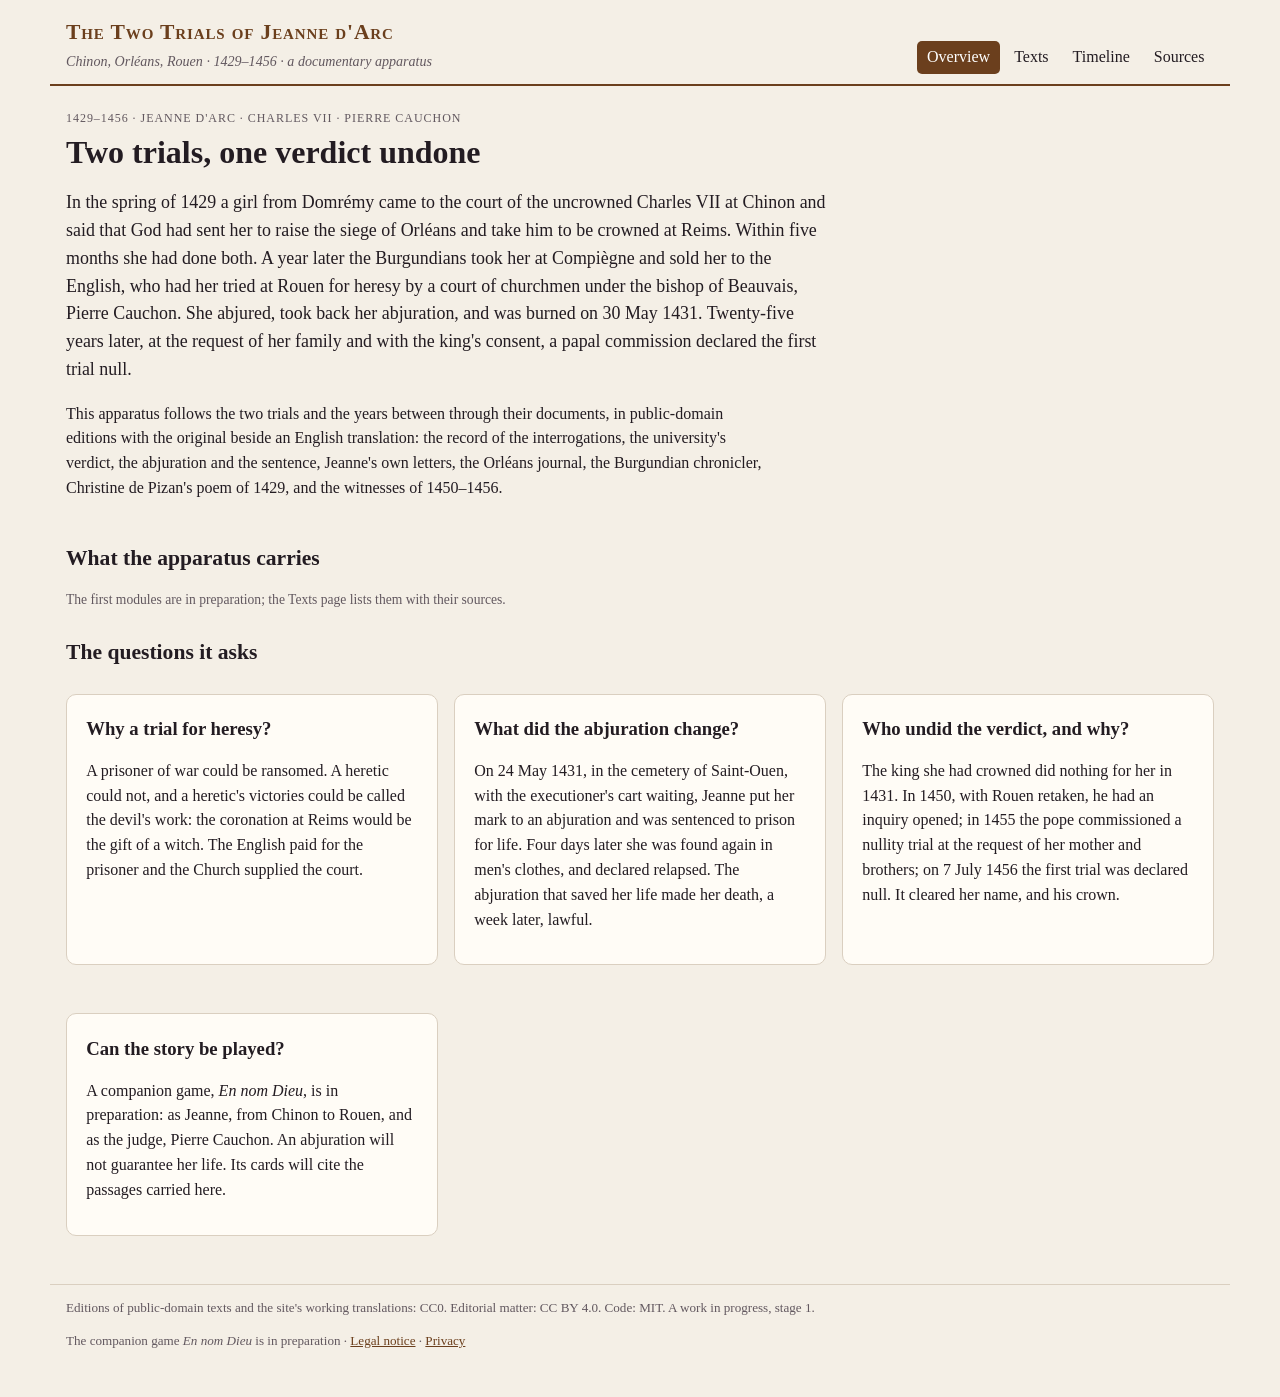
==== index.html @ 60636576 "Scaffold: The Two Trials of Jeanne d'Arc Derived from The Hussite Beginning: overview, method, ten p" ====
<!doctype html>
<html lang="en">
<head>
<meta charset="utf-8">
<meta name="viewport" content="width=device-width, initial-scale=1">
<title>The Two Trials of Jeanne d'Arc</title>
<meta name="description" content="A documentary apparatus for the two trials of Jeanne d'Arc, 1431 and 1456: the interrogations at Rouen, the abjuration and the sentence, her letters, the Orléans journal, Christine de Pizan and the witnesses of the nullity trial, in public-domain editions with the original beside the English.">
<meta property="og:type" content="website">
<meta property="og:url" content="https://the-two-trials.netlify.app/">
<meta property="og:title" content="The Two Trials of Jeanne d'Arc">
<meta property="og:description" content="Two trials, one verdict undone: Jeanne d'Arc from Chinon to Rouen, 1429–1431, and the nullity trial of 1456, in their documents, with the original beside an English translation.">
<link rel="stylesheet" href="style.css">
</head>
<body>
<header class="top">
  <a class="brand" href="#/">
    <strong>The Two Trials of Jeanne d'Arc</strong>
    <em>Chinon, Orléans, Rouen · 1429–1456 · a documentary apparatus</em>
  </a>
  <nav>
    <a href="#/">Overview</a>
    <a href="#/texts">Texts</a>
    <a href="#/compare" id="navCompare" hidden>Compare</a>
    <a href="#/timeline">Timeline</a>
    <a href="#/plates" id="navPlates" hidden>Plates</a>
    <a href="#/sources">Sources</a>
  </nav>
</header>
<main id="view" aria-live="polite"></main>
<footer>
  <p>Editions of public-domain texts and the site's working translations: CC0. Editorial matter: CC BY 4.0. Code: MIT. A work in progress, stage 1.</p>
  <p>The companion game <em>En nom Dieu</em> is in preparation · <a href="legal.html#notice">Legal notice</a> · <a href="legal.html#privacy">Privacy</a></p>
</footer>
<script src="app.js"></script>
</body>
</html>
---- style.css ----
:root{
  --paper:#f4efe6; --panel:#fffcf6; --ink:#231c22; --ink2:#62585f; --line:#dacfc0;
  --red:#6b3f1d; --gold:#8a6d2f; --sea:#2f5d62;
  --jeanne:#1f4e8c; --court:#8c1c2b; --england:#6b3f1d; --france:#9a7417; --reception:#7a7064;
  --serif:"Iowan Old Style","Palatino Linotype",Palatino,"Book Antiqua",Georgia,serif;
}
*{box-sizing:border-box}
body{margin:0; background:var(--paper); color:var(--ink); font-family:var(--serif); line-height:1.55}
a{color:var(--red)}
.top{display:flex; justify-content:space-between; align-items:flex-end; flex-wrap:wrap; gap:.6rem 1.5rem;
  max-width:1180px; margin:0 auto; padding:1rem 16px .6rem; border-bottom:2px solid var(--red)}
.brand{text-decoration:none; color:inherit}
.brand strong{display:block; font-size:1.35rem; color:var(--red); font-variant:small-caps; letter-spacing:.04em}
.brand em{font-size:.88rem; color:var(--ink2)}
.top nav{display:flex; gap:.3rem; flex-wrap:wrap}
.top nav a{text-decoration:none; color:var(--ink); padding:.25rem .6rem; border-radius:5px}
.top nav a.on{background:var(--red); color:#fff}
main{max-width:1180px; margin:0 auto; padding:1.2rem 16px 2rem}
footer{max-width:1180px; margin:0 auto; padding:0 16px 2rem; font-size:.82rem; color:var(--ink2); border-top:1px solid var(--line)}
h1{font-size:2rem; margin:.2rem 0 .6rem; line-height:1.2}
h2{font-size:1.35rem; margin:1.6rem 0 .5rem}
h3{margin:.2rem 0 .3rem}
.lede{font-size:1.12rem; max-width:48rem}
.fine{font-size:.85rem; color:var(--ink2)}
.tag{font-size:.75rem; letter-spacing:.08em; text-transform:uppercase; color:var(--ink2)}
.panel{background:var(--panel); border:1px solid var(--line); border-radius:10px; padding:1rem 1.2rem; margin:1rem 0}
.readable{max-width:44rem}
.grid{display:grid; gap:1rem}
.g2{grid-template-columns:repeat(auto-fill,minmax(300px,1fr))}
.g4{grid-template-columns:repeat(auto-fill,minmax(210px,1fr))}
.card{background:var(--panel); border:1px solid var(--line); border-radius:10px; padding:.9rem 1rem; text-decoration:none; color:inherit; display:block}
a.card:hover{border-color:var(--red)}
.card.planned{opacity:.72; border-style:dashed}
.side{display:inline-block; font-size:.72rem; padding:0 .45rem; border-radius:99px; color:#fff; letter-spacing:.03em}
.side.jeanne{background:var(--jeanne)} .side.court{background:var(--court)} .side.england{background:var(--england)}
.side.france{background:var(--france)} .side.reception{background:var(--reception)}
.hero{display:grid; grid-template-columns:minmax(0,1.5fr) minmax(0,1fr); gap:1.5rem; align-items:start}
.hero.one{grid-template-columns:1fr}
.hero img{width:100%; border-radius:8px; border:1px solid var(--line)}
figure{margin:0}
figcaption{font-size:.85rem; color:var(--ink2); margin-top:.4rem}
.quote{border-left:3px solid var(--red); padding:.2rem 0 .2rem 1rem; margin:1rem 0; font-style:italic}
/* reader */
.toc{display:flex; flex-wrap:wrap; gap:.4rem; margin:.6rem 0 1rem}
.toc a{border:1px solid var(--line); border-radius:6px; padding:.2rem .6rem; text-decoration:none; color:var(--ink); background:var(--panel); font-size:.9rem}
.toc a.on{border-color:var(--red); background:var(--red); color:#fff}
.langbar{display:flex; gap:.3rem; margin:.4rem 0 1rem}
.langbar button{font:inherit; font-size:.85rem; background:var(--panel); border:1px solid var(--line); border-radius:6px; padding:.2rem .7rem; cursor:pointer}
.langbar button.on{background:var(--ink); color:var(--paper); border-color:var(--ink)}
.unit{display:grid; grid-template-columns:4.6rem minmax(0,1fr); gap:.3rem .8rem; padding:.55rem 0; border-bottom:1px dotted var(--line)}
.unit .num{font-size:.78rem; color:var(--ink2); text-align:right; padding-top:.2rem}
.unit .num a{color:inherit; text-decoration:none}
.unit .pg{display:block; font-size:.7rem; line-height:1.25; margin-top:.3rem; color:var(--ink2); opacity:.85}
.unit.hl{background:#efdfe6}
.unit .cols{display:grid; grid-template-columns:1fr 1fr; gap:1.2rem}
.unit .cols.one{grid-template-columns:1fr}
.unit .orig{color:var(--ink2)}
.unit .orig[lang=grc]{font-family:"Gentium Plus","Gentium Book Plus","Palatino Linotype","GFS Didot","Times New Roman",serif; color:var(--ink); font-size:1.02em; line-height:1.6}
.unit.label .text{font-variant:small-caps; letter-spacing:.03em; font-weight:600; color:var(--red)}
.unit h4{margin:0 0 .3rem; font-size:.95rem; color:var(--red)}
.unit .text,.unit .orig{white-space:pre-line}
.unit .orig[dir=rtl]{font-family:"Traditional Arabic","Sakkal Majalla","Noto Naskh Arabic","Geeza Pro",serif; font-size:1.3em; line-height:1.9; color:var(--ink)}
.unit .translit{margin-top:.5rem; font-size:.88em; font-style:italic; color:var(--ink2)}
.note{grid-column:2; font-size:.84rem; color:var(--ink2); border-left:2px solid var(--gold); padding-left:.6rem}
.hinweis{font-size:.9rem}
/* timeline */
.tl{position:relative; margin:1rem 0 0 .6rem; padding-left:1.4rem; border-left:2px solid var(--line)}
.st{position:relative; margin:0 0 1.2rem; display:grid; grid-template-columns:minmax(0,1fr) 140px; gap:1rem; align-items:start}
.st::before{content:""; position:absolute; left:-1.95rem; top:.35rem; width:12px; height:12px; border-radius:50%; background:var(--c,var(--ink)); border:2px solid var(--paper)}
.st .d{font-size:.82rem; color:var(--ink2)}
.st img{width:140px; border-radius:6px; border:1px solid var(--line)}
.st p{margin:.2rem 0}
.legend{display:flex; flex-wrap:wrap; gap:.4rem}
/* plates */
.plate img{width:100%; border-radius:6px; border:1px solid var(--line); background:#fff}
.lightbox{position:fixed; inset:0; background:rgba(20,16,12,.85); display:flex; align-items:center; justify-content:center; padding:16px; z-index:10}
.lightbox img{max-width:100%; max-height:86vh; border-radius:6px}
.lightbox .cap{color:#f5efe2; max-width:44rem; font-size:.9rem; margin-top:.6rem}
.lightbox figure{text-align:center}
/* compare */
.cmp{display:grid; gap:1rem; margin-top:1rem}
.cmp.n2{grid-template-columns:1fr 1fr}
.cmp.n3{grid-template-columns:repeat(3,minmax(0,1fr))}
.cmp.n4{grid-template-columns:1fr 1fr}
.voice{background:var(--panel); border:1px solid var(--line); border-radius:10px; padding:.8rem 1rem}
.vhead{border-bottom:1px solid var(--line); padding-bottom:.5rem; margin-bottom:.5rem}
.vunit{margin:.7rem 0}
.vunit .text{white-space:pre-line}
@media (max-width:760px){
  .cmp.n2,.cmp.n3,.cmp.n4{grid-template-columns:1fr}
  .hero{grid-template-columns:1fr}
  .unit .cols{grid-template-columns:1fr}
  .st{grid-template-columns:1fr}
  .st img{width:110px}
  h1{font-size:1.6rem}
}
@media (prefers-color-scheme: dark){
  :root:not([data-theme="light"]){--paper:#1c171b; --panel:#262026; --ink:#ece4ea; --ink2:#b3a8b0; --line:#43383f; --red:#d9a77c}
  :root:not([data-theme="light"]) .unit.hl{background:#3a2a35}
  :root:not([data-theme="light"]) .top nav a.on, :root:not([data-theme="light"]) .toc a.on{color:#1c171b}
}
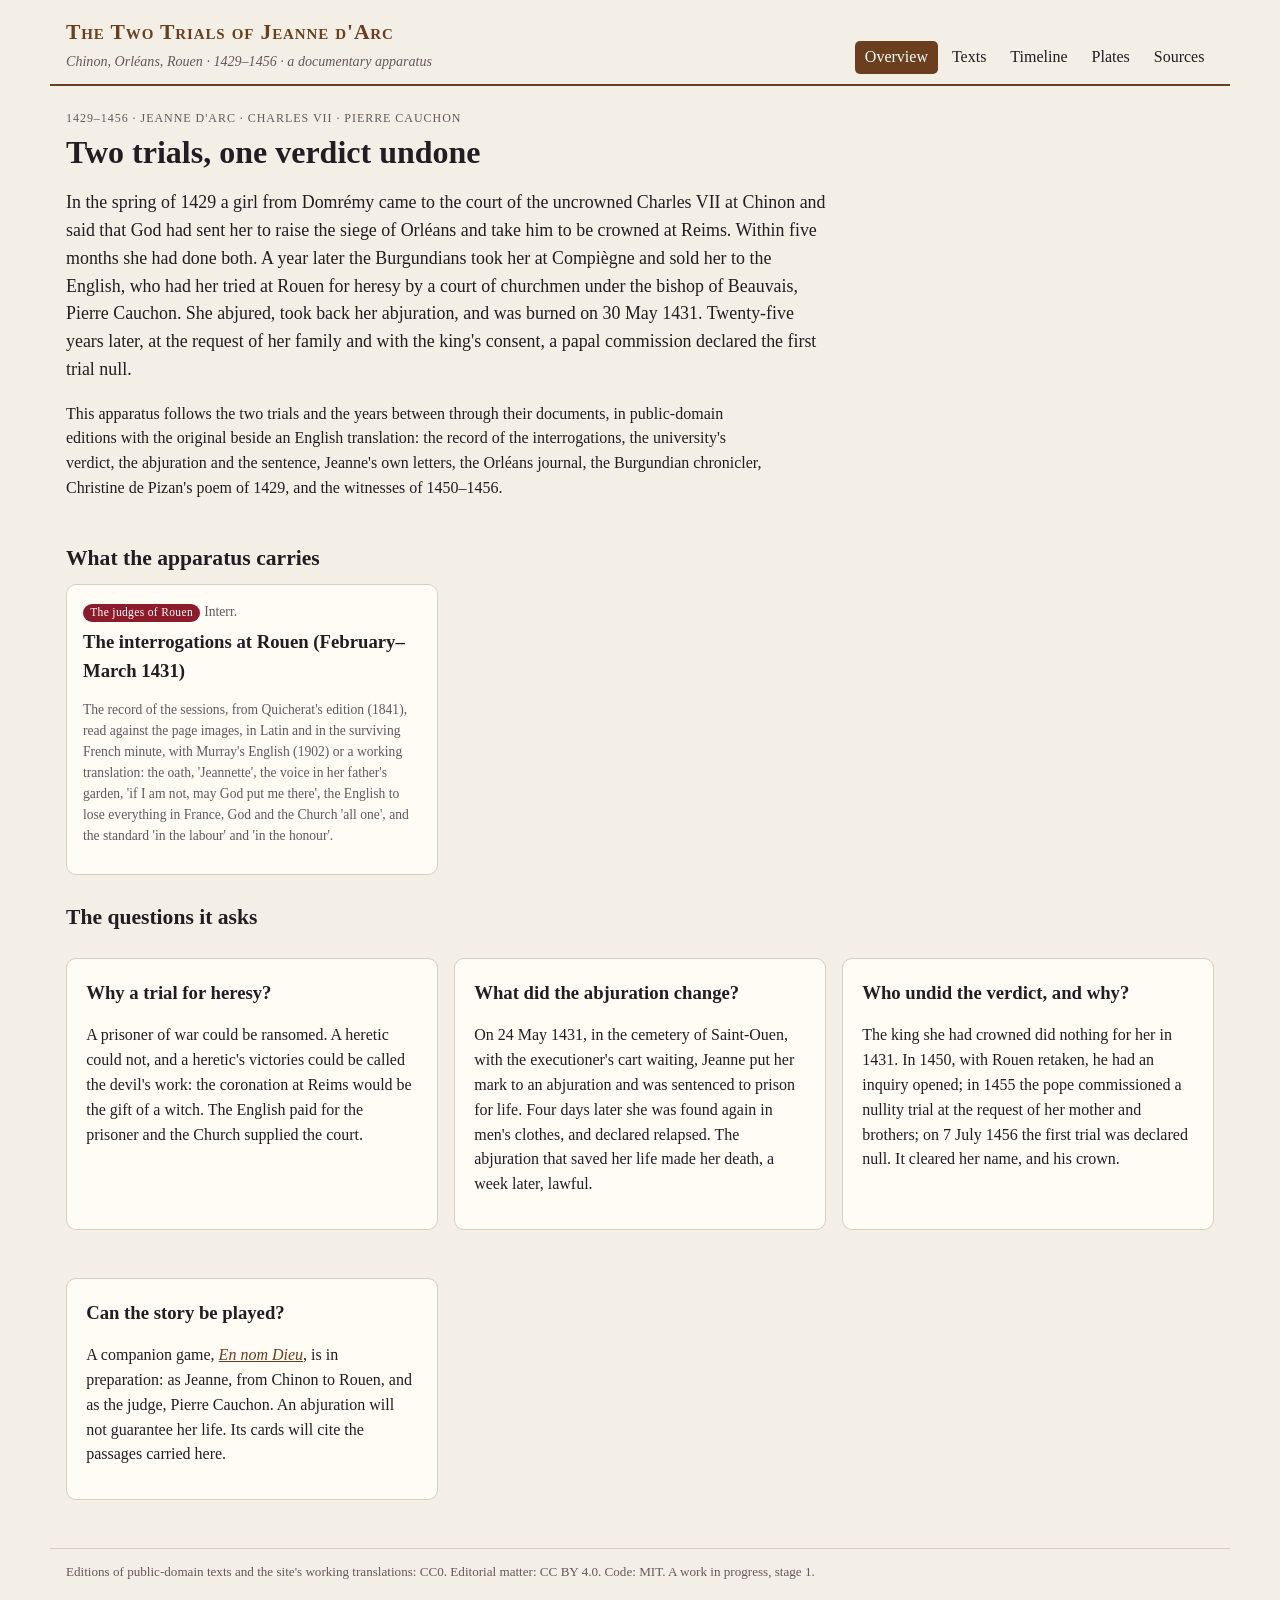
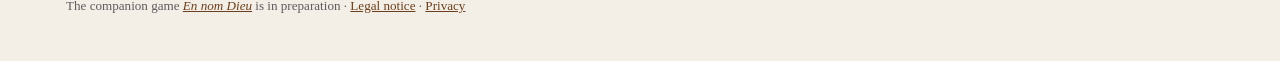
==== commit 73a4cfb8: "Module 1: the interrogations at Rouen (Quicherat I, 1841); three plates Eight excerpts read against " ====
--- a/index.html
+++ b/index.html
@@ -29,7 +29,7 @@
 <main id="view" aria-live="polite"></main>
 <footer>
   <p>Editions of public-domain texts and the site's working translations: CC0. Editorial matter: CC BY 4.0. Code: MIT. A work in progress, stage 1.</p>
-  <p>The companion game <em>En nom Dieu</em> is in preparation · <a href="legal.html#notice">Legal notice</a> · <a href="legal.html#privacy">Privacy</a></p>
+  <p>The companion game <a href="https://en-nom-dieu.netlify.app/"><em>En nom Dieu</em></a> is in preparation · <a href="legal.html#notice">Legal notice</a> · <a href="legal.html#privacy">Privacy</a></p>
 </footer>
 <script src="app.js"></script>
 </body>
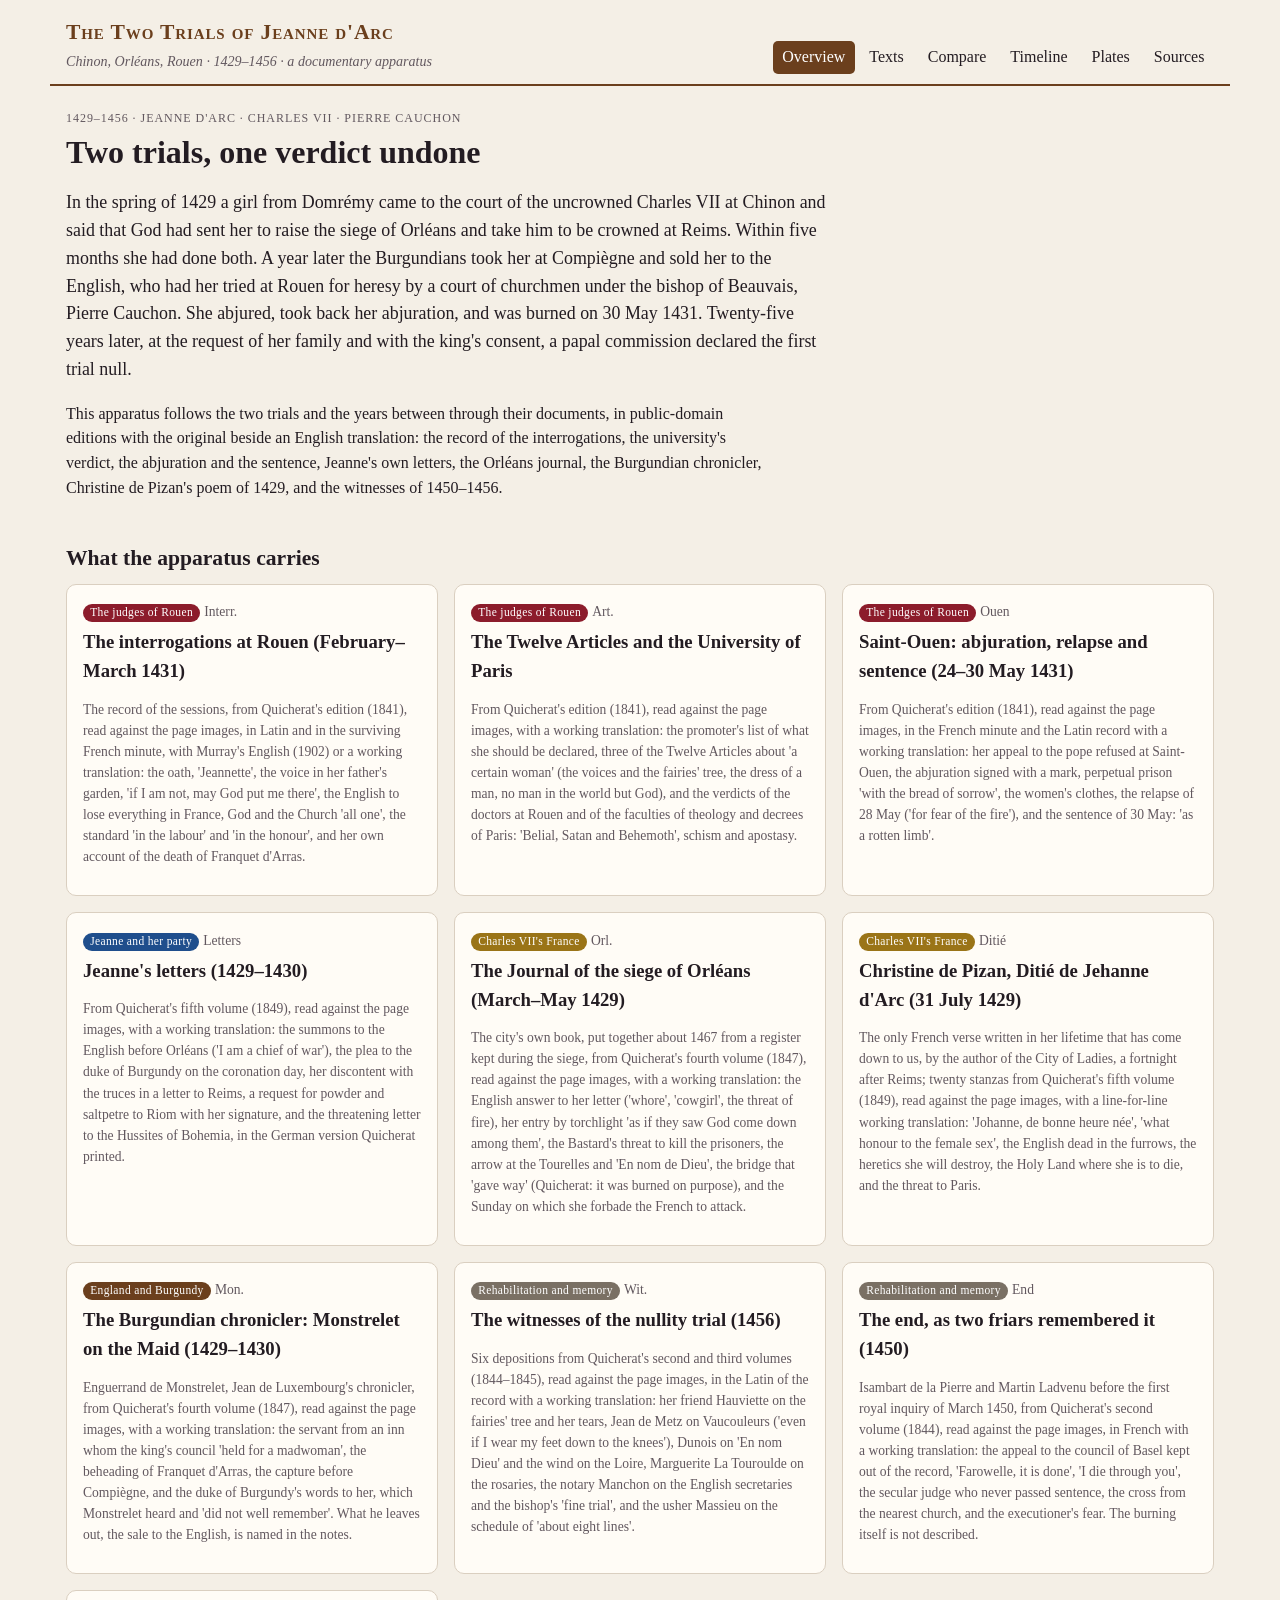
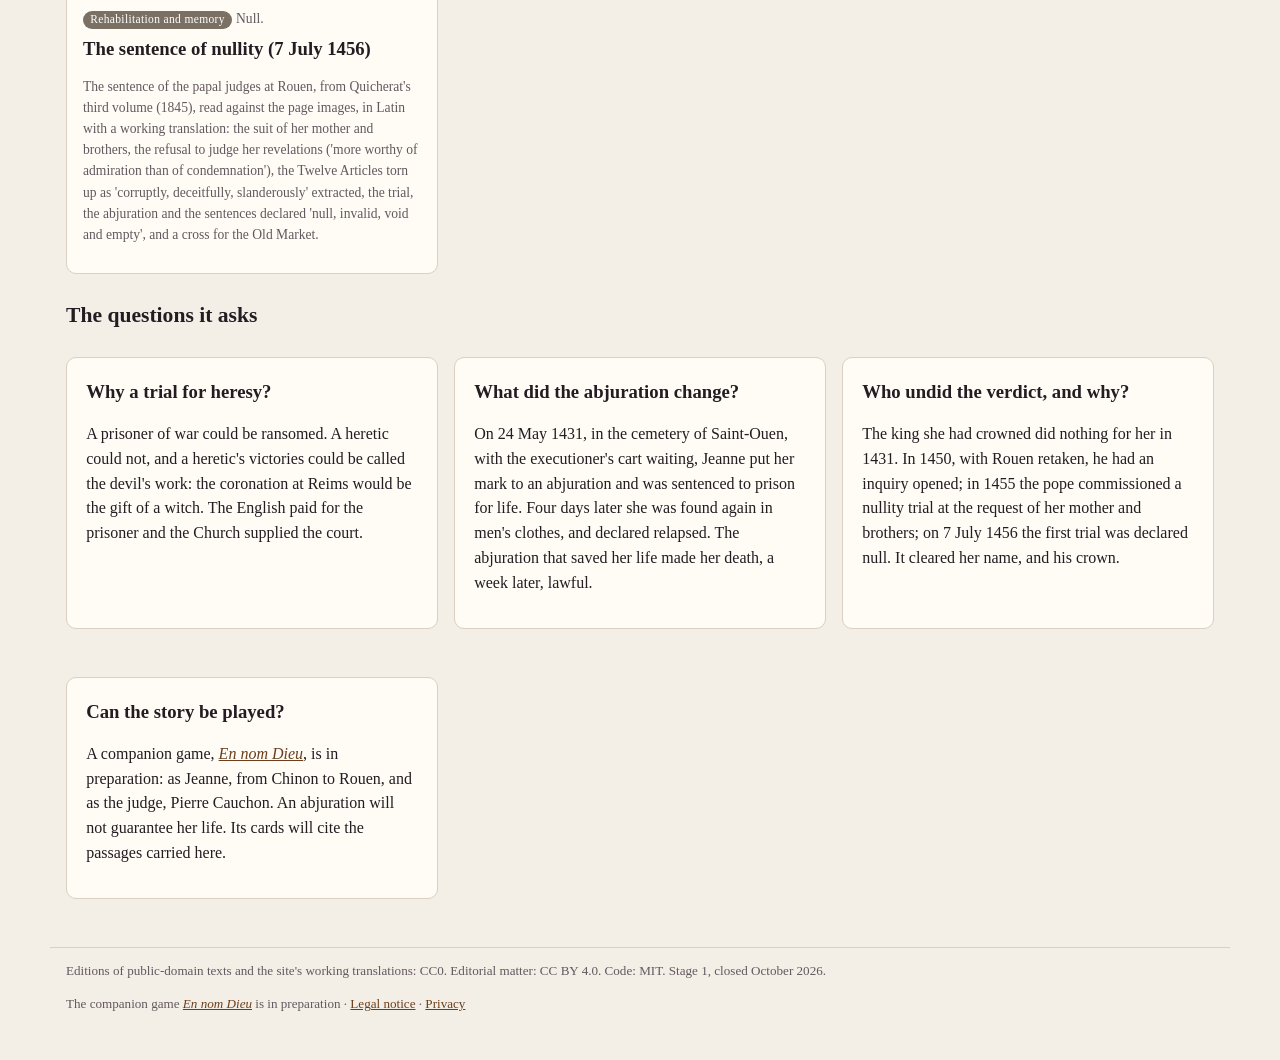
==== commit ac1f7666: "Module 10: the sentence of nullity (Quicherat III); close stage 1 Five excerpts of the sentence of 7" ====
--- a/index.html
+++ b/index.html
@@ -28,7 +28,7 @@
 </header>
 <main id="view" aria-live="polite"></main>
 <footer>
-  <p>Editions of public-domain texts and the site's working translations: CC0. Editorial matter: CC BY 4.0. Code: MIT. A work in progress, stage 1.</p>
+  <p>Editions of public-domain texts and the site's working translations: CC0. Editorial matter: CC BY 4.0. Code: MIT. Stage 1, closed October 2026.</p>
   <p>The companion game <a href="https://en-nom-dieu.netlify.app/"><em>En nom Dieu</em></a> is in preparation · <a href="legal.html#notice">Legal notice</a> · <a href="legal.html#privacy">Privacy</a></p>
 </footer>
 <script src="app.js"></script>
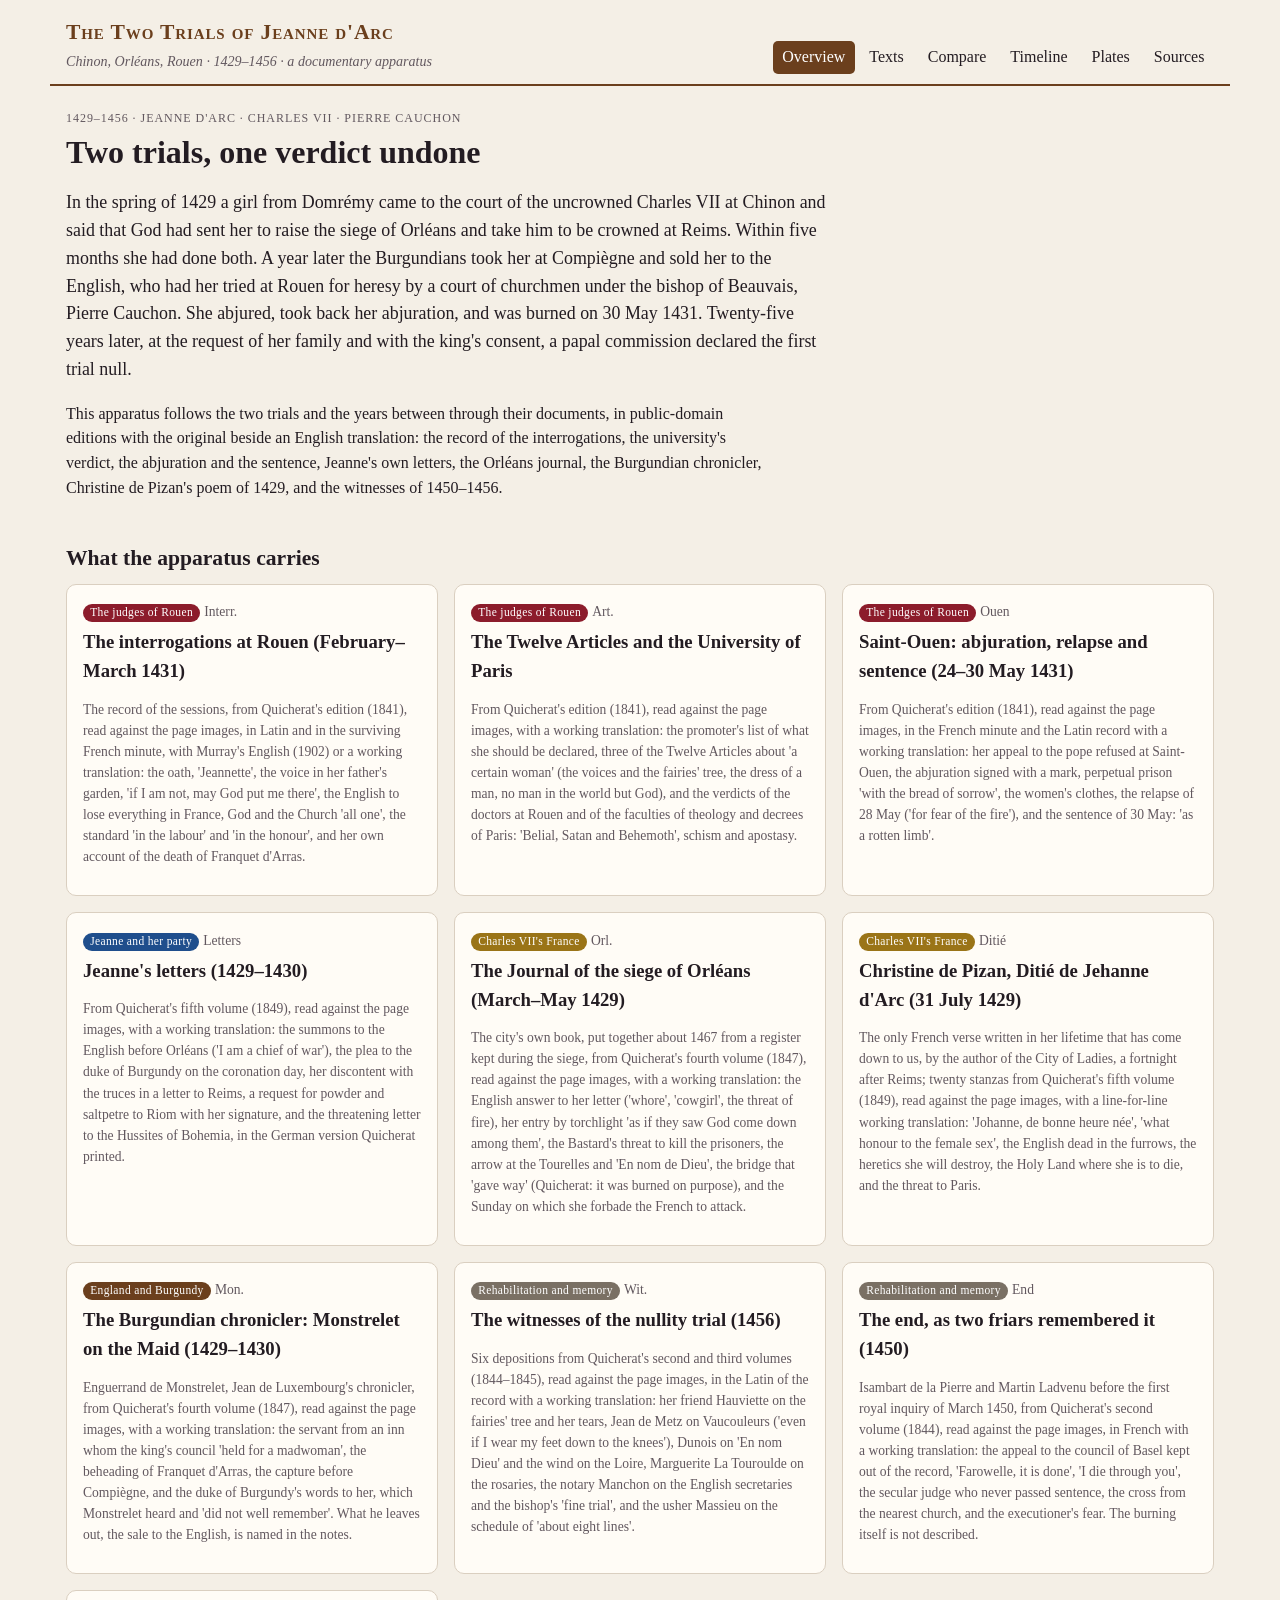
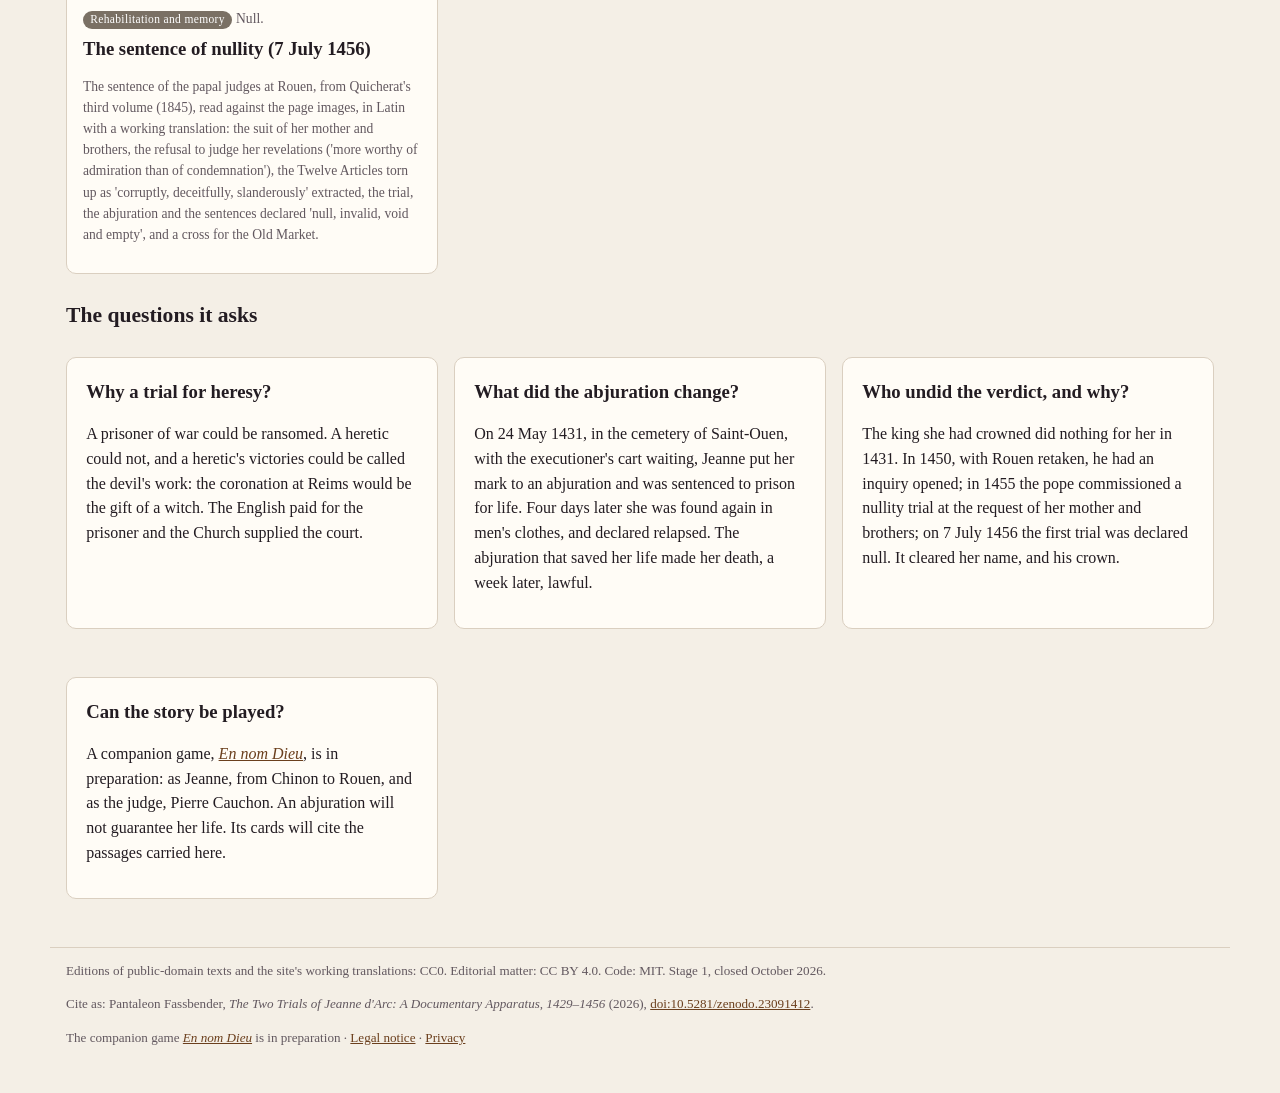
==== commit 5cc176ea: "DOI: concept 10.5281/zenodo.23091412, v1.0.0 10.5281/zenodo.23091413 Co-Authored-By: Claude Opus 5.5" ====
--- a/index.html
+++ b/index.html
@@ -29,6 +29,7 @@
 <main id="view" aria-live="polite"></main>
 <footer>
   <p>Editions of public-domain texts and the site's working translations: CC0. Editorial matter: CC BY 4.0. Code: MIT. Stage 1, closed October 2026.</p>
+  <p>Cite as: Pantaleon Fassbender, <em>The Two Trials of Jeanne d'Arc: A Documentary Apparatus, 1429–1456</em> (2026), <a href="https://doi.org/10.5281/zenodo.23091412">doi:10.5281/zenodo.23091412</a>.</p>
   <p>The companion game <a href="https://en-nom-dieu.netlify.app/"><em>En nom Dieu</em></a> is in preparation · <a href="legal.html#notice">Legal notice</a> · <a href="legal.html#privacy">Privacy</a></p>
 </footer>
 <script src="app.js"></script>
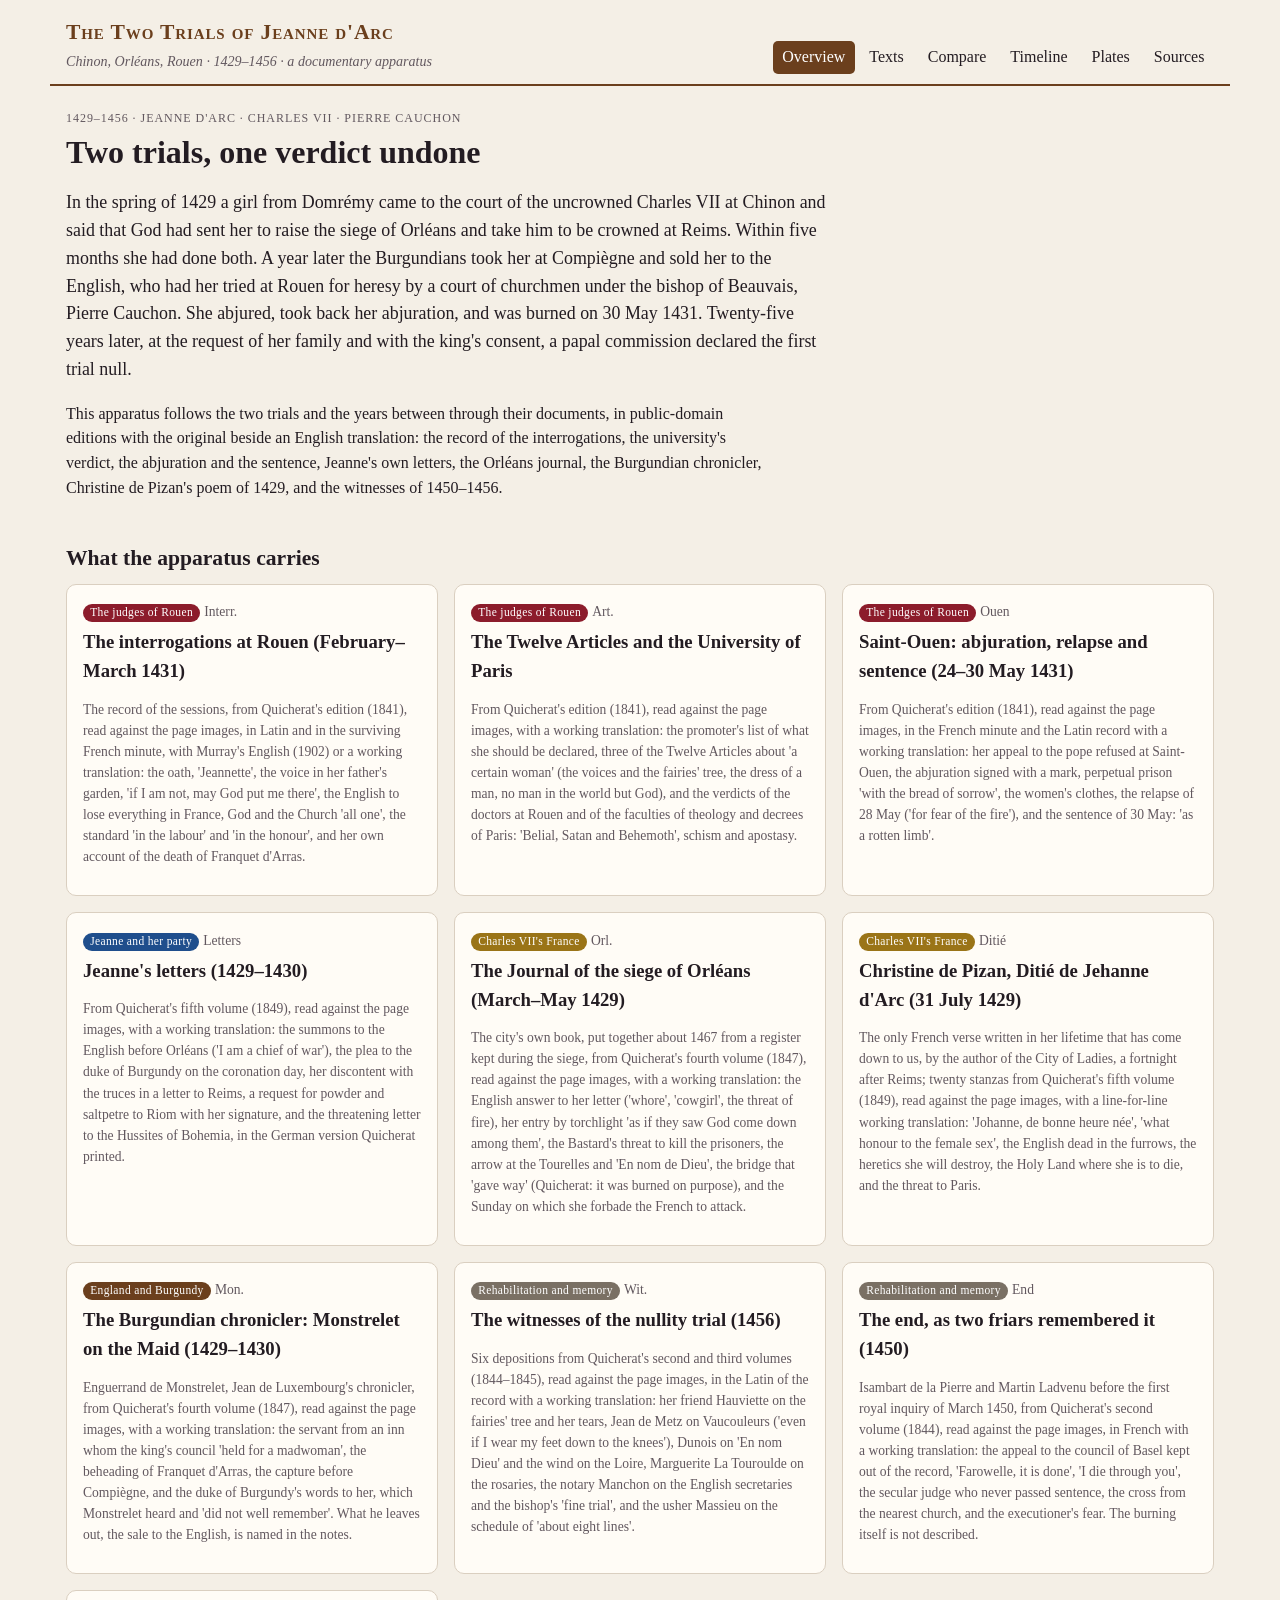
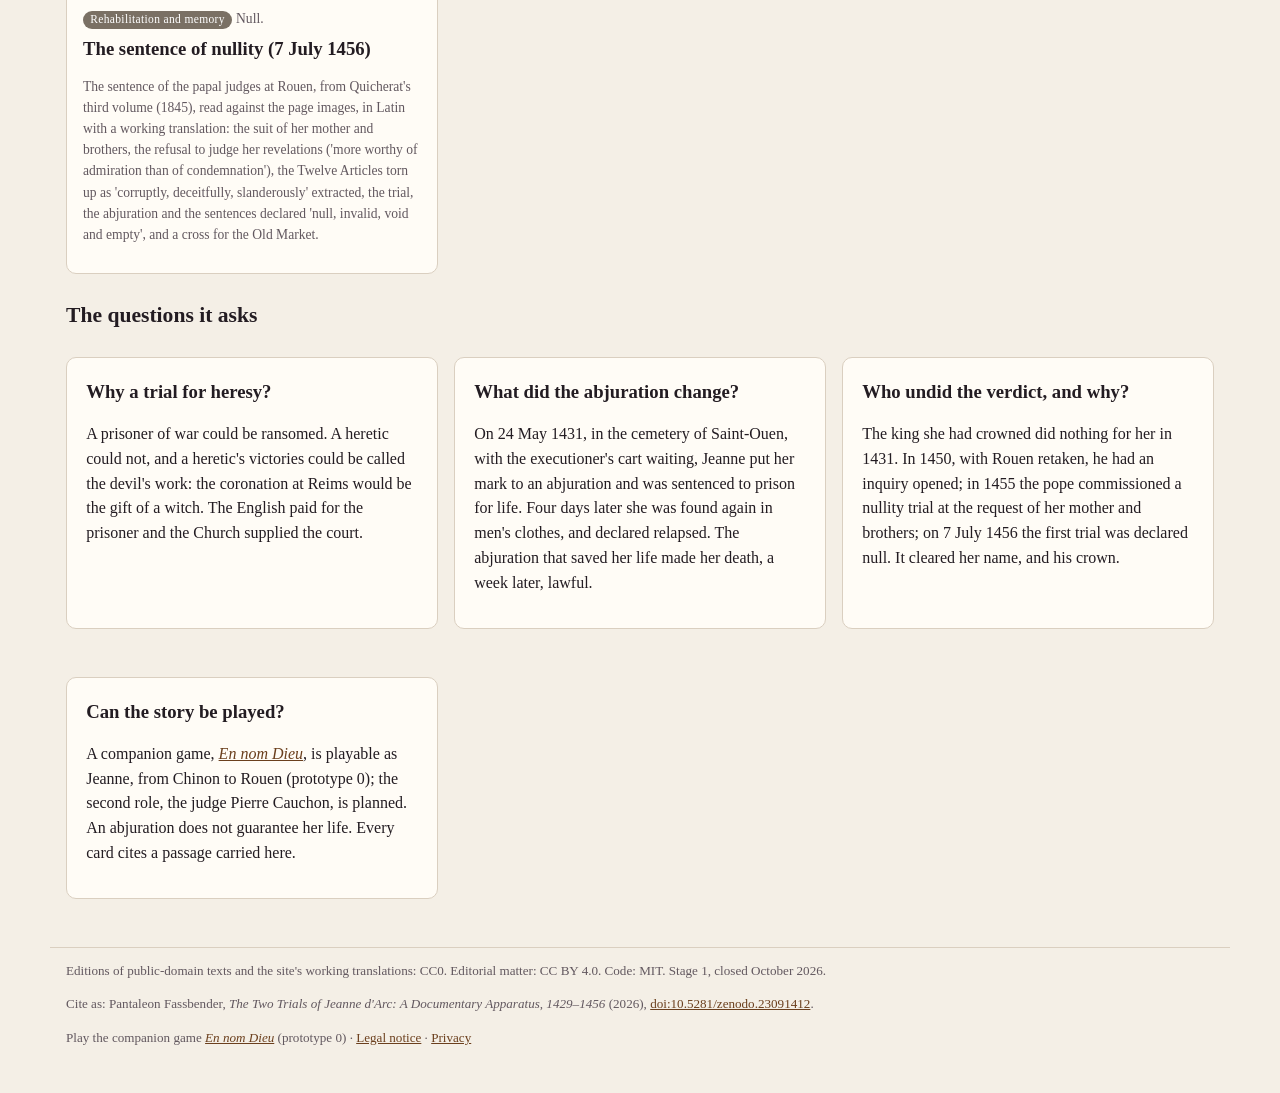
==== commit 67ae073b: "Link the companion game: En nom Dieu, prototype 0 (Jeanne) Co-Authored-By: Claude Opus 5.5 <noreply@" ====
--- a/index.html
+++ b/index.html
@@ -30,7 +30,7 @@
 <footer>
   <p>Editions of public-domain texts and the site's working translations: CC0. Editorial matter: CC BY 4.0. Code: MIT. Stage 1, closed October 2026.</p>
   <p>Cite as: Pantaleon Fassbender, <em>The Two Trials of Jeanne d'Arc: A Documentary Apparatus, 1429–1456</em> (2026), <a href="https://doi.org/10.5281/zenodo.23091412">doi:10.5281/zenodo.23091412</a>.</p>
-  <p>The companion game <a href="https://en-nom-dieu.netlify.app/"><em>En nom Dieu</em></a> is in preparation · <a href="legal.html#notice">Legal notice</a> · <a href="legal.html#privacy">Privacy</a></p>
+  <p>Play the companion game <a href="https://en-nom-dieu.netlify.app/"><em>En nom Dieu</em></a> (prototype 0) · <a href="legal.html#notice">Legal notice</a> · <a href="legal.html#privacy">Privacy</a></p>
 </footer>
 <script src="app.js"></script>
 </body>
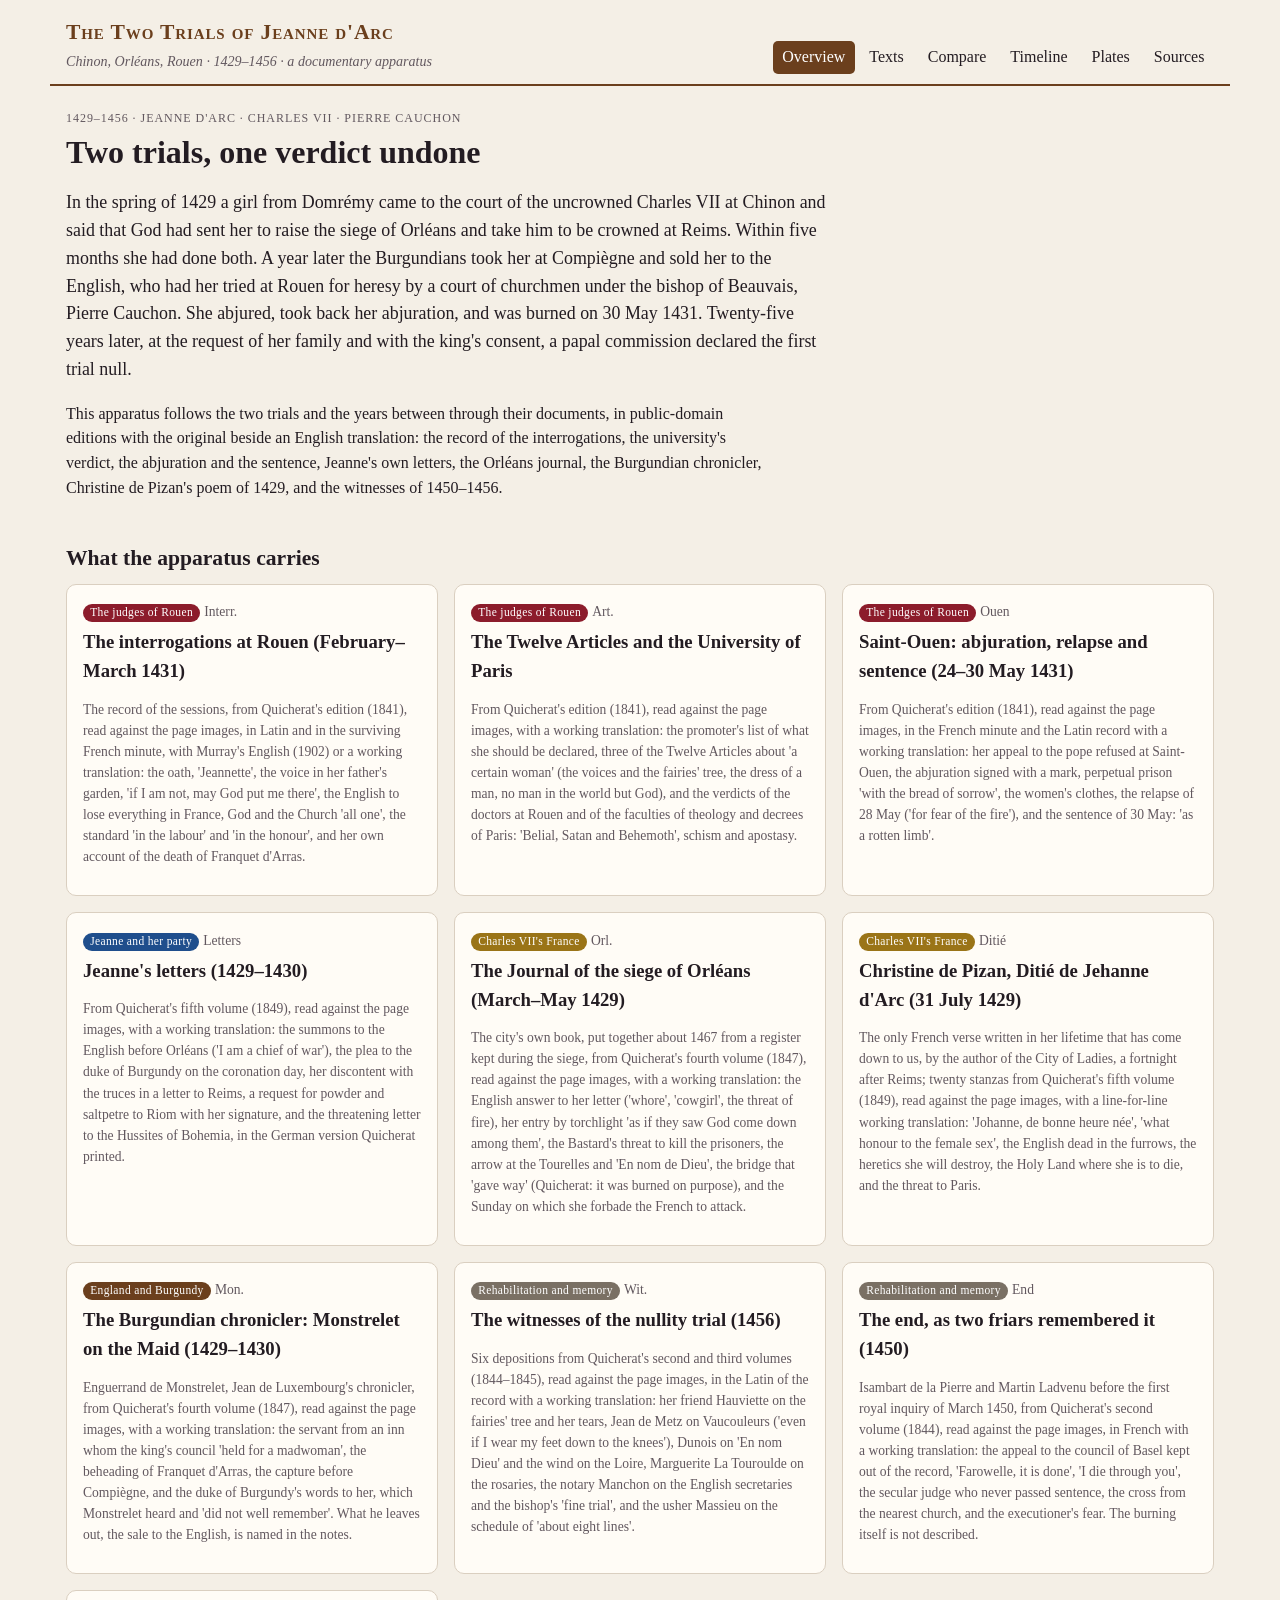
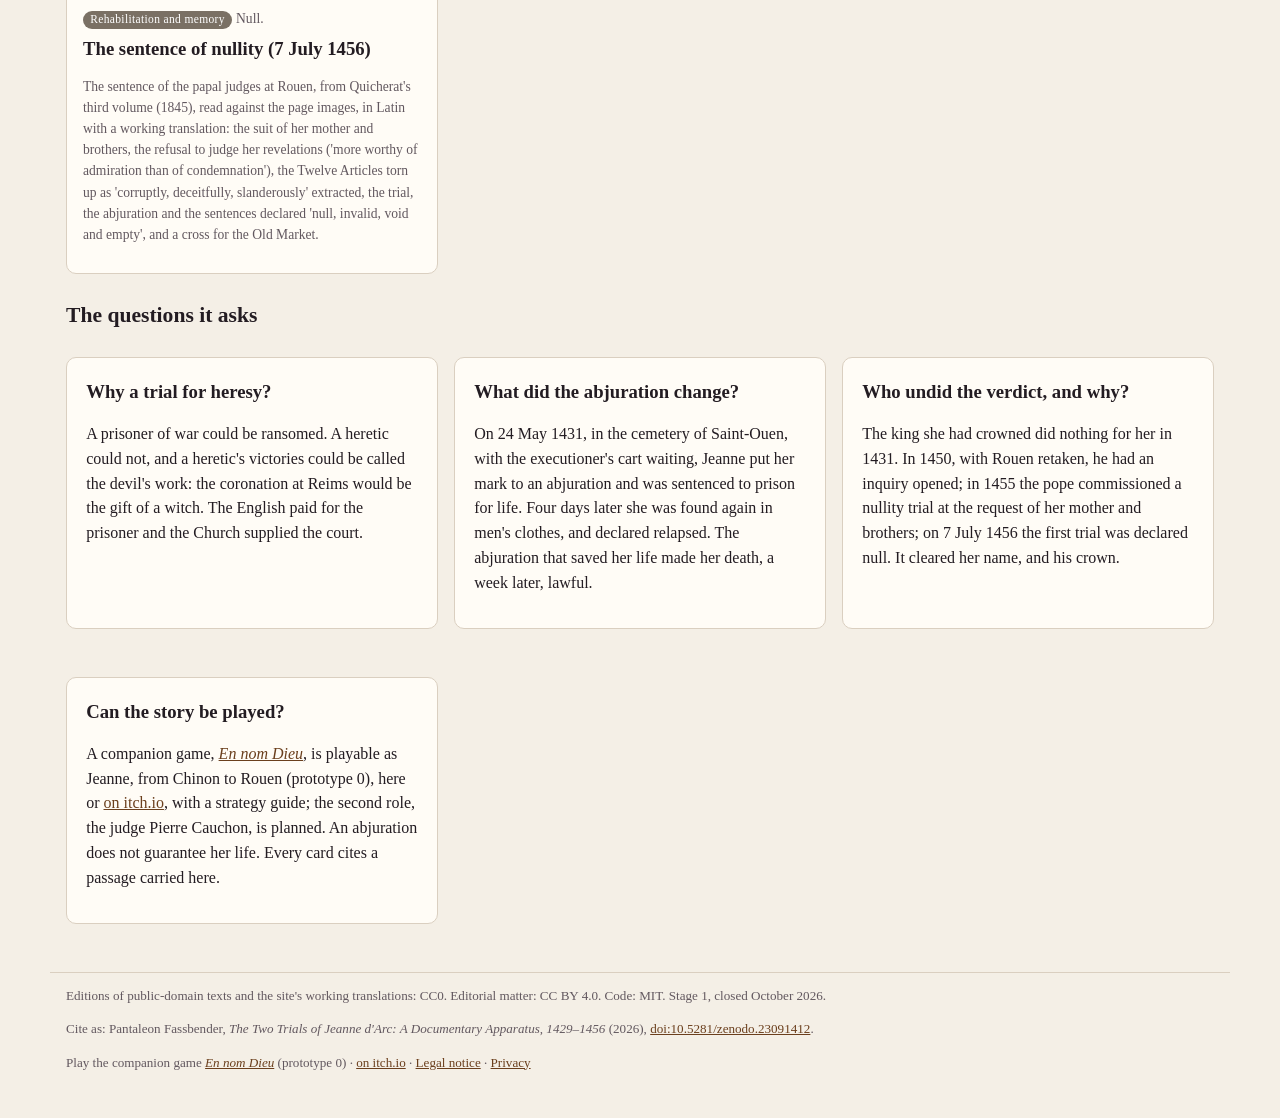
==== commit 7f703e74: "Link En nom Dieu on itch.io Co-Authored-By: Claude Opus 5.5 <noreply@anthropic.com>" ====
--- a/index.html
+++ b/index.html
@@ -30,7 +30,7 @@
 <footer>
   <p>Editions of public-domain texts and the site's working translations: CC0. Editorial matter: CC BY 4.0. Code: MIT. Stage 1, closed October 2026.</p>
   <p>Cite as: Pantaleon Fassbender, <em>The Two Trials of Jeanne d'Arc: A Documentary Apparatus, 1429–1456</em> (2026), <a href="https://doi.org/10.5281/zenodo.23091412">doi:10.5281/zenodo.23091412</a>.</p>
-  <p>Play the companion game <a href="https://en-nom-dieu.netlify.app/"><em>En nom Dieu</em></a> (prototype 0) · <a href="legal.html#notice">Legal notice</a> · <a href="legal.html#privacy">Privacy</a></p>
+  <p>Play the companion game <a href="https://en-nom-dieu.netlify.app/"><em>En nom Dieu</em></a> (prototype 0) · <a href="https://leofassb.itch.io/en-nom-dieu">on itch.io</a> · <a href="legal.html#notice">Legal notice</a> · <a href="legal.html#privacy">Privacy</a></p>
 </footer>
 <script src="app.js"></script>
 </body>
